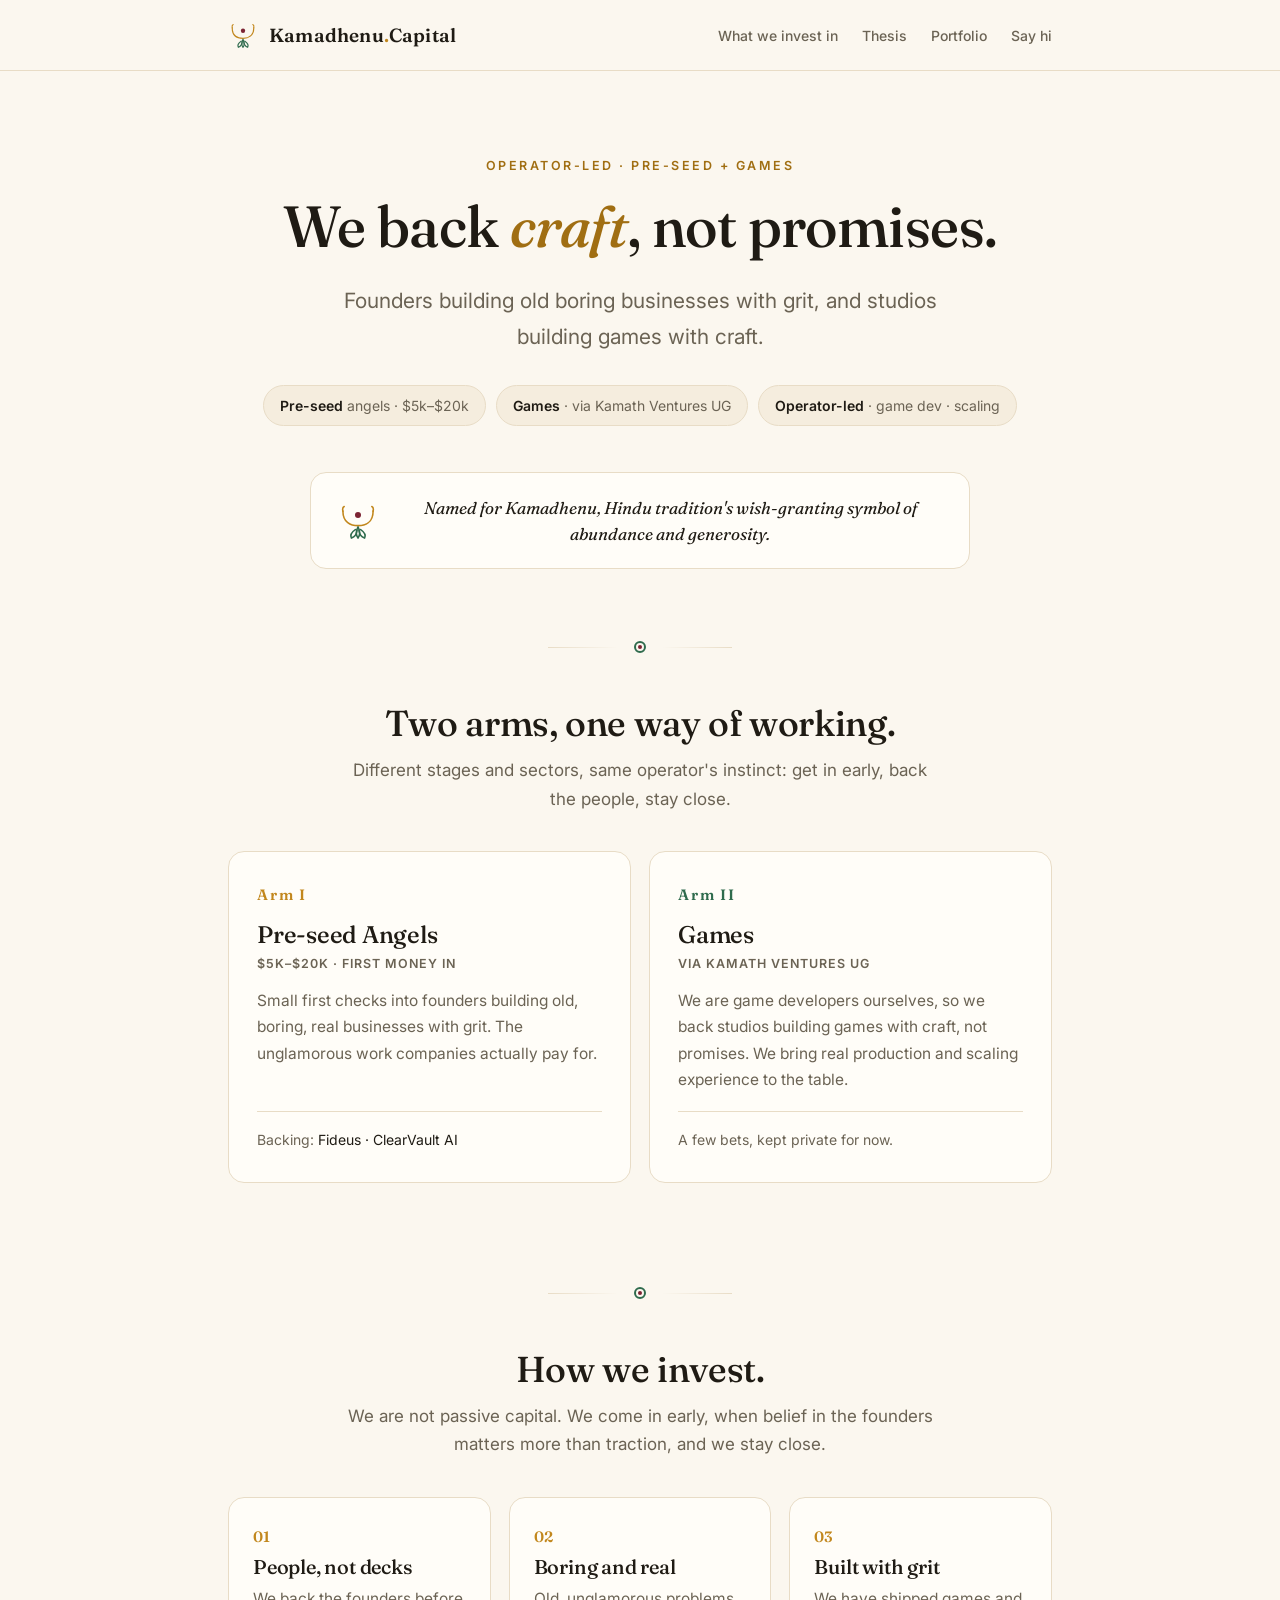
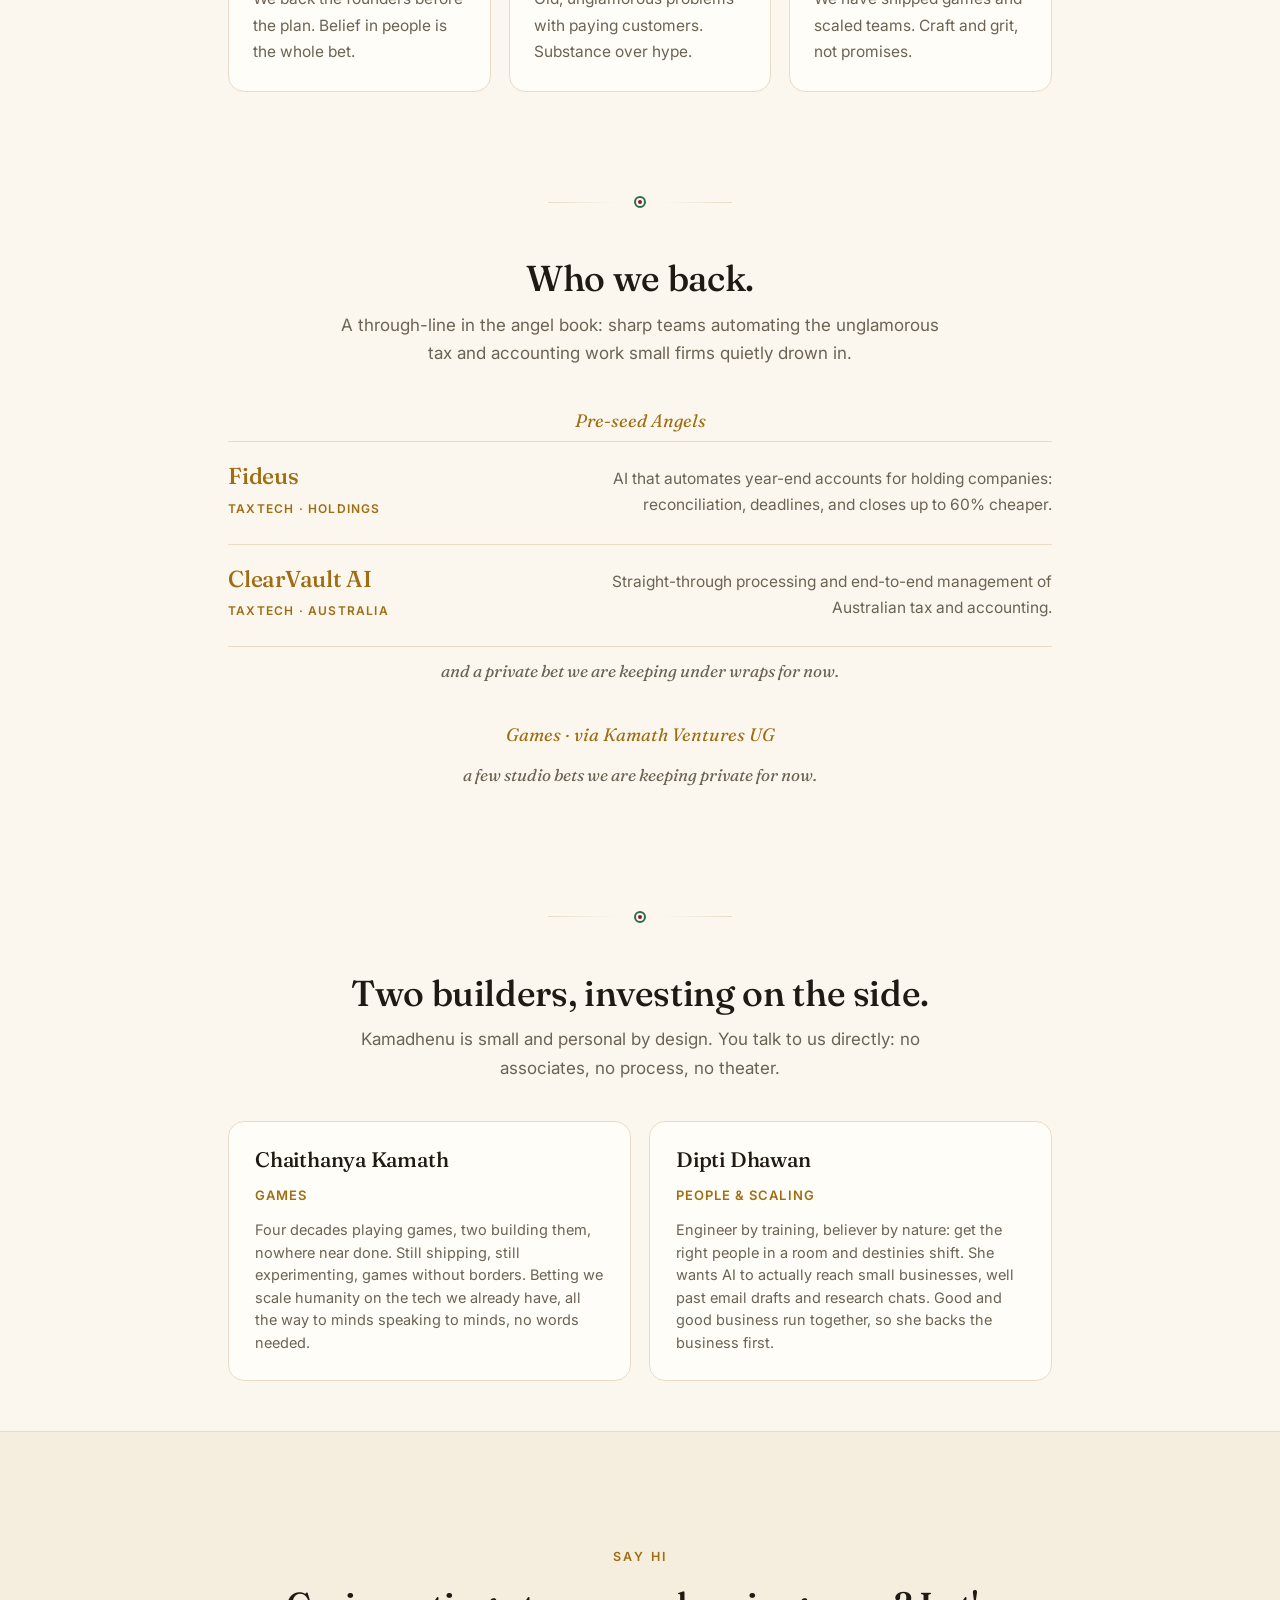
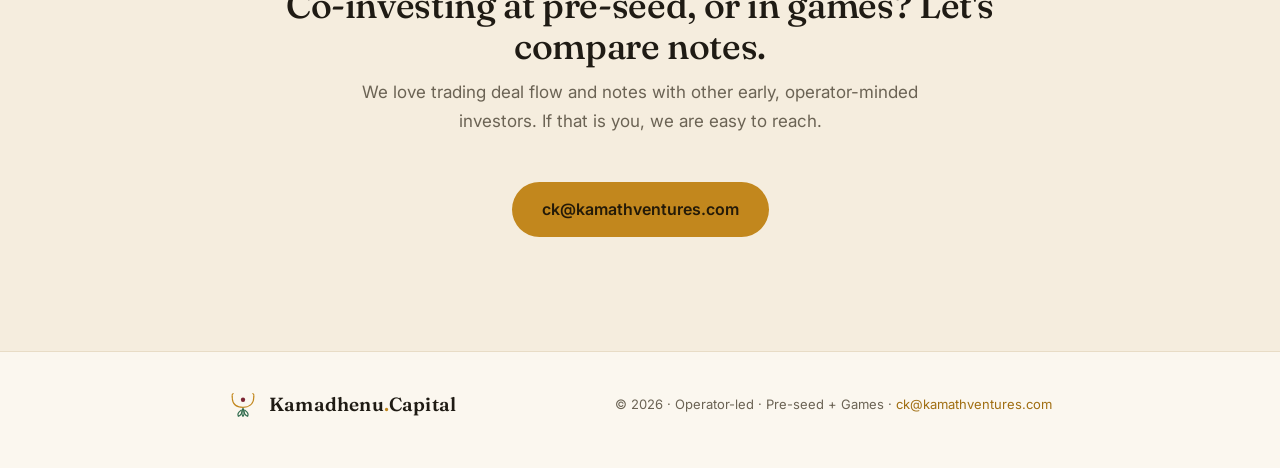
==== index.html @ d291d05b "Kamadhenu Capital site: initial static build" ====
<!DOCTYPE html>
<html lang="en">
<head>
<meta charset="UTF-8" />
<meta name="viewport" content="width=device-width, initial-scale=1.0" />
<title>Kamadhenu Capital</title>
<meta name="description" content="Operator-led investing across two arms: pre-seed angel checks into cofounders solving real business problems, and games via Kamath Ventures UG." />
<meta property="og:title" content="Kamadhenu Capital" />
<meta property="og:description" content="We back craft, not promises. Founders building old boring businesses with grit, and studios building games with craft." />
<meta property="og:type" content="website" />
<meta property="og:url" content="https://kamadhenu.capital" />
<link rel="icon" href="assets/logo.svg" type="image/svg+xml" />
<link rel="preconnect" href="https://fonts.googleapis.com" />
<link rel="preconnect" href="https://fonts.gstatic.com" crossorigin />
<link href="https://fonts.googleapis.com/css2?family=Fraunces:ital,opsz,wght@0,9..144,400;0,9..144,500;0,9..144,600;1,9..144,400&family=Inter:wght@400;500;600&display=swap" rel="stylesheet" />
<link rel="stylesheet" href="css/styles.css" />
</head>
<body>

<header class="bar"><div class="wrap">
  <span class="logo"><img class="emblem emblem-nav" src="assets/logo.svg" alt="" aria-hidden="true" /><span class="wm" data-brand></span></span>
  <nav id="nav"></nav>
</div></header>

<main>
  <!-- HERO -->
  <section class="hero"><div class="wrap">
    <p class="eyebrow" id="hero-eyebrow"></p>
    <h1 id="hero-headline"></h1>
    <p class="lead" id="hero-lead"></p>
    <div class="facts" id="pills"></div>
    <div class="creed">
      <img class="emblem emblem-creed" src="assets/logo.svg" alt="" aria-hidden="true" />
      <p id="creed-text"></p>
    </div>
  </div></section>

  <div class="wrap"><div class="divider"><span class="orb"></span></div></div>

  <!-- TWO ARMS -->
  <section id="invest"><div class="wrap">
    <h2 id="arms-title"></h2>
    <p class="sub" id="arms-sub"></p>
    <div class="arms" id="arms"></div>
  </div></section>

  <div class="wrap"><div class="divider"><span class="orb"></span></div></div>

  <!-- THESIS -->
  <section id="thesis"><div class="wrap">
    <h2 id="thesis-title"></h2>
    <p class="sub" id="thesis-sub"></p>
    <div class="grid3" id="tiles"></div>
  </div></section>

  <div class="wrap"><div class="divider"><span class="orb"></span></div></div>

  <!-- PORTFOLIO -->
  <section id="portfolio"><div class="wrap">
    <h2 id="portfolio-title"></h2>
    <p class="sub" id="portfolio-sub"></p>
    <div id="portfolio-groups"></div>
  </div></section>

  <div class="wrap"><div class="divider"><span class="orb"></span></div></div>

  <!-- TEAM -->
  <section id="team"><div class="wrap">
    <h2 id="team-title"></h2>
    <p class="sub" id="team-sub"></p>
    <div class="people" id="people"></div>
  </div></section>
</main>

<!-- CONTACT -->
<section id="contact" class="contact"><div class="inner"><div class="wrap" style="text-align:center;">
  <p class="eyebrow" id="contact-eyebrow"></p>
  <h2 id="contact-title"></h2>
  <p class="sub" id="contact-sub"></p>
  <a class="cta" id="contact-cta" href="#"></a>
</div></div></section>

<footer><div class="wrap">
  <span class="logo"><img class="emblem emblem-nav" src="assets/logo.svg" alt="" aria-hidden="true" /><span class="wm" data-brand></span></span>
  <span class="muted"><span id="footer-tagline"></span> · <a id="footer-email" href="#"></a></span>
</div></footer>

<script src="content/content.js"></script>
<script src="js/app.js"></script>
</body>
</html>
---- css/styles.css ----
/* ============================================================
   KAMADHENU CAPITAL : DESIGN
   All colors, fonts, spacing live here. Words live in content/content.js.
   Change the palette in one place via the variables below.
   ============================================================ */
:root{
  --bg:#fbf7ef;        /* warm ivory */
  --bg2:#f5edde;       /* soft sand */
  --card:#fffdf8;
  --ink:#1f1b14;       /* warm near-black, high contrast */
  --soft:#6b6354;      /* muted brown-grey */
  --line:#e8dcc6;      /* hairline */
  --gold:#c2871d;      /* marigold */
  --gold-dk:#a06e12;
  --maroon:#7c2433;    /* deep red, small accents */
  --green:#2f6b4d;     /* prosperity green, small accents */
  --r:16px;
}

*{box-sizing:border-box;}
html{scroll-behavior:smooth;}
body{margin:0;background:var(--bg);color:var(--ink);
  font-family:'Inter',system-ui,sans-serif;font-size:17px;line-height:1.7;-webkit-font-smoothing:antialiased;}
.wrap{max-width:880px;margin:0 auto;padding:0 28px;}
a{color:var(--gold-dk);text-decoration:none;}
a:hover{color:var(--maroon);}
h1,h2,h3{font-family:'Fraunces',Georgia,serif;font-weight:500;line-height:1.12;letter-spacing:-.01em;}
.eyebrow{font-size:12.5px;font-weight:600;letter-spacing:.2em;text-transform:uppercase;color:var(--gold-dk);margin:0 0 18px;}

/* ---- logo / emblem ---------------------------------------- */
.logo{display:flex;align-items:center;gap:11px;}
.logo .wm{font-family:'Fraunces',serif;font-weight:600;font-size:19px;letter-spacing:.01em;color:var(--ink);}
.logo .wm b{color:var(--gold);font-weight:600;}
/* multi-color emblem: colors live in assets/logo.svg */
.emblem{display:inline-block;}
.emblem-nav{width:30px;height:auto;}
.emblem-creed{width:42px;height:auto;flex:none;}

/* ---- top bar ---------------------------------------------- */
header.bar{position:sticky;top:0;z-index:10;background:rgba(251,247,239,.86);backdrop-filter:blur(9px);border-bottom:1px solid var(--line);}
.bar .wrap{display:flex;align-items:center;justify-content:space-between;height:70px;}
nav a{color:var(--soft);font-size:14px;font-weight:500;margin-left:24px;}
nav a:hover{color:var(--ink);}
@media(max-width:680px){nav{display:none;}}

/* ---- hero ------------------------------------------------- */
.hero{text-align:center;padding:84px 0 18px;}
.hero h1{font-size:clamp(34px,5.8vw,58px);margin:0 0 24px;}
.hero h1 em{font-style:italic;color:var(--gold-dk);}
.hero .lead{font-size:clamp(18px,2.3vw,21px);color:var(--soft);max-width:640px;margin:0 auto 30px;}
.facts{display:flex;justify-content:center;flex-wrap:wrap;gap:10px;}
.pill{background:var(--bg2);border:1px solid var(--line);border-radius:999px;padding:8px 16px;font-size:14px;color:var(--soft);}
.pill b{color:var(--ink);font-weight:600;}

.creed{display:flex;align-items:center;gap:18px;justify-content:center;max-width:660px;margin:46px auto 0;
  background:var(--card);border:1px solid var(--line);border-radius:var(--r);padding:22px 26px;}
.creed p{margin:0;font-family:'Fraunces',serif;font-style:italic;font-size:17px;color:var(--ink);line-height:1.5;}

/* ---- motif divider ---------------------------------------- */
.divider{display:flex;align-items:center;justify-content:center;gap:16px;padding:54px 0 0;}
.divider::before,.divider::after{content:"";height:1px;width:70px;background:linear-gradient(to var(--d,right),transparent,var(--line));}
.divider::before{--d:left;}
.orb{position:relative;width:12px;height:12px;border:2px solid var(--green);border-radius:50%;box-sizing:border-box;}
.orb::after{content:"";position:absolute;top:50%;left:50%;width:4px;height:4px;border-radius:50%;background:var(--maroon);transform:translate(-50%,-50%);}

/* ---- sections --------------------------------------------- */
section{padding:50px 0;}
section h2{font-size:clamp(26px,3.6vw,36px);margin:0 0 12px;text-align:center;}
.sub{color:var(--soft);max-width:600px;margin:0 auto 38px;text-align:center;}

/* two arms */
.arms{display:grid;grid-template-columns:1fr 1fr;gap:18px;}
@media(max-width:680px){.arms{grid-template-columns:1fr;}}
.arm{background:var(--card);border:1px solid var(--line);border-radius:var(--r);padding:30px 28px;display:flex;flex-direction:column;}
.arm .rn{font-family:'Fraunces',serif;font-size:15px;font-weight:600;letter-spacing:.12em;color:var(--gold);margin:0 0 14px;}
/* small color cue: games arm picks up prosperity green */
.arms .arm:nth-child(2) .rn{color:var(--green);}
.arm h3{font-size:24px;margin:0 0 4px;}
.arm .meta{font-size:12.5px;font-weight:600;letter-spacing:.08em;text-transform:uppercase;color:var(--soft);margin:0 0 14px;}
.arm p{margin:0 0 18px;color:var(--soft);font-size:15.5px;}
.arm .holds{margin-top:auto;padding-top:16px;border-top:1px solid var(--line);font-size:14px;color:var(--ink);}
.arm .holds span{color:var(--soft);}

/* thesis tiles */
.grid3{display:grid;grid-template-columns:repeat(3,1fr);gap:18px;}
@media(max-width:720px){.grid3{grid-template-columns:1fr;}}
.tile{background:var(--card);border:1px solid var(--line);border-radius:var(--r);padding:26px 24px;}
.tile .ix{font-family:'Fraunces',serif;font-size:15px;color:var(--gold);font-weight:600;}
.tile h3{font-size:20px;margin:6px 0 8px;}
.tile p{margin:0;color:var(--soft);font-size:15.5px;}

/* portfolio */
.pgroup{font-family:'Fraunces',serif;font-style:italic;color:var(--gold-dk);font-size:18px;margin:34px 0 4px;text-align:center;}
.co{display:flex;align-items:baseline;justify-content:space-between;gap:24px;padding:22px 0;border-bottom:1px solid var(--line);}
.co:first-of-type{border-top:1px solid var(--line);}
.co .l h3{font-size:23px;margin:0 0 3px;}
.co .l .tag{font-size:12px;font-weight:600;letter-spacing:.1em;text-transform:uppercase;color:var(--gold-dk);}
.co .r{color:var(--soft);font-size:15.5px;max-width:54%;text-align:right;}
@media(max-width:560px){.co{flex-direction:column;gap:8px;}.co .r{max-width:100%;text-align:left;}}
.priv{text-align:center;color:var(--soft);font-style:italic;font-family:'Fraunces',serif;margin-top:10px;}

/* team */
.people{display:grid;grid-template-columns:1fr 1fr;gap:18px;}
@media(max-width:560px){.people{grid-template-columns:1fr;}}
.person{background:var(--card);border:1px solid var(--line);border-radius:var(--r);padding:26px;text-align:left;}
.person h3{font-size:21px;margin:0 0 4px;}
.person .role{color:var(--gold-dk);font-size:13px;font-weight:600;letter-spacing:.08em;text-transform:uppercase;}
.person .bio{margin:12px 0 0;color:var(--soft);font-size:14.5px;line-height:1.55;}

/* contact */
.contact{text-align:center;background:var(--bg2);border-top:1px solid var(--line);border-bottom:1px solid var(--line);}
.contact .inner{padding:64px 0;}
.cta{display:inline-block;margin-top:8px;background:var(--gold);color:#241a08;font-weight:600;font-size:16px;
  padding:14px 30px;border-radius:999px;transition:background .15s,transform .15s;}
.cta:hover{background:var(--gold-dk);color:#fff;transform:translateY(-1px);}

footer{padding:34px 0 46px;}
footer .wrap{display:flex;align-items:center;justify-content:space-between;flex-wrap:wrap;gap:14px;}
footer .muted{color:var(--soft);font-size:13px;}
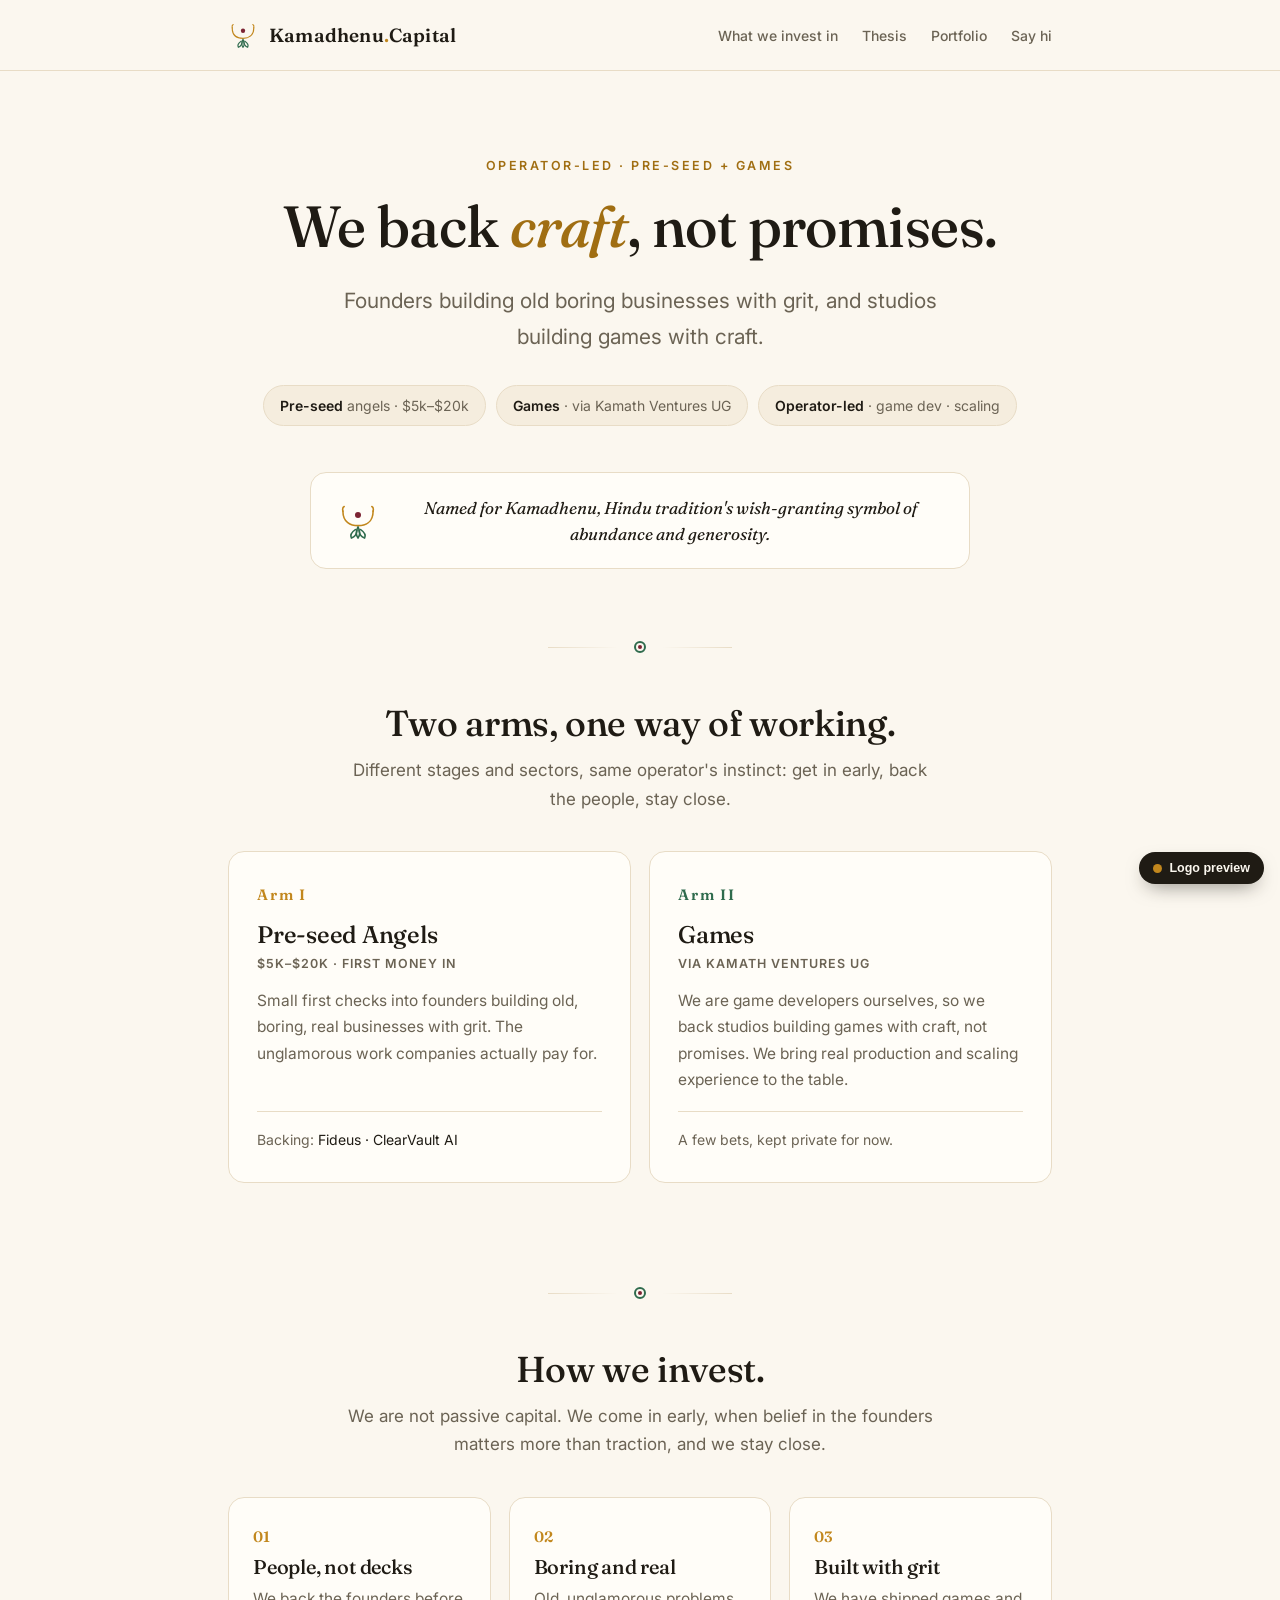
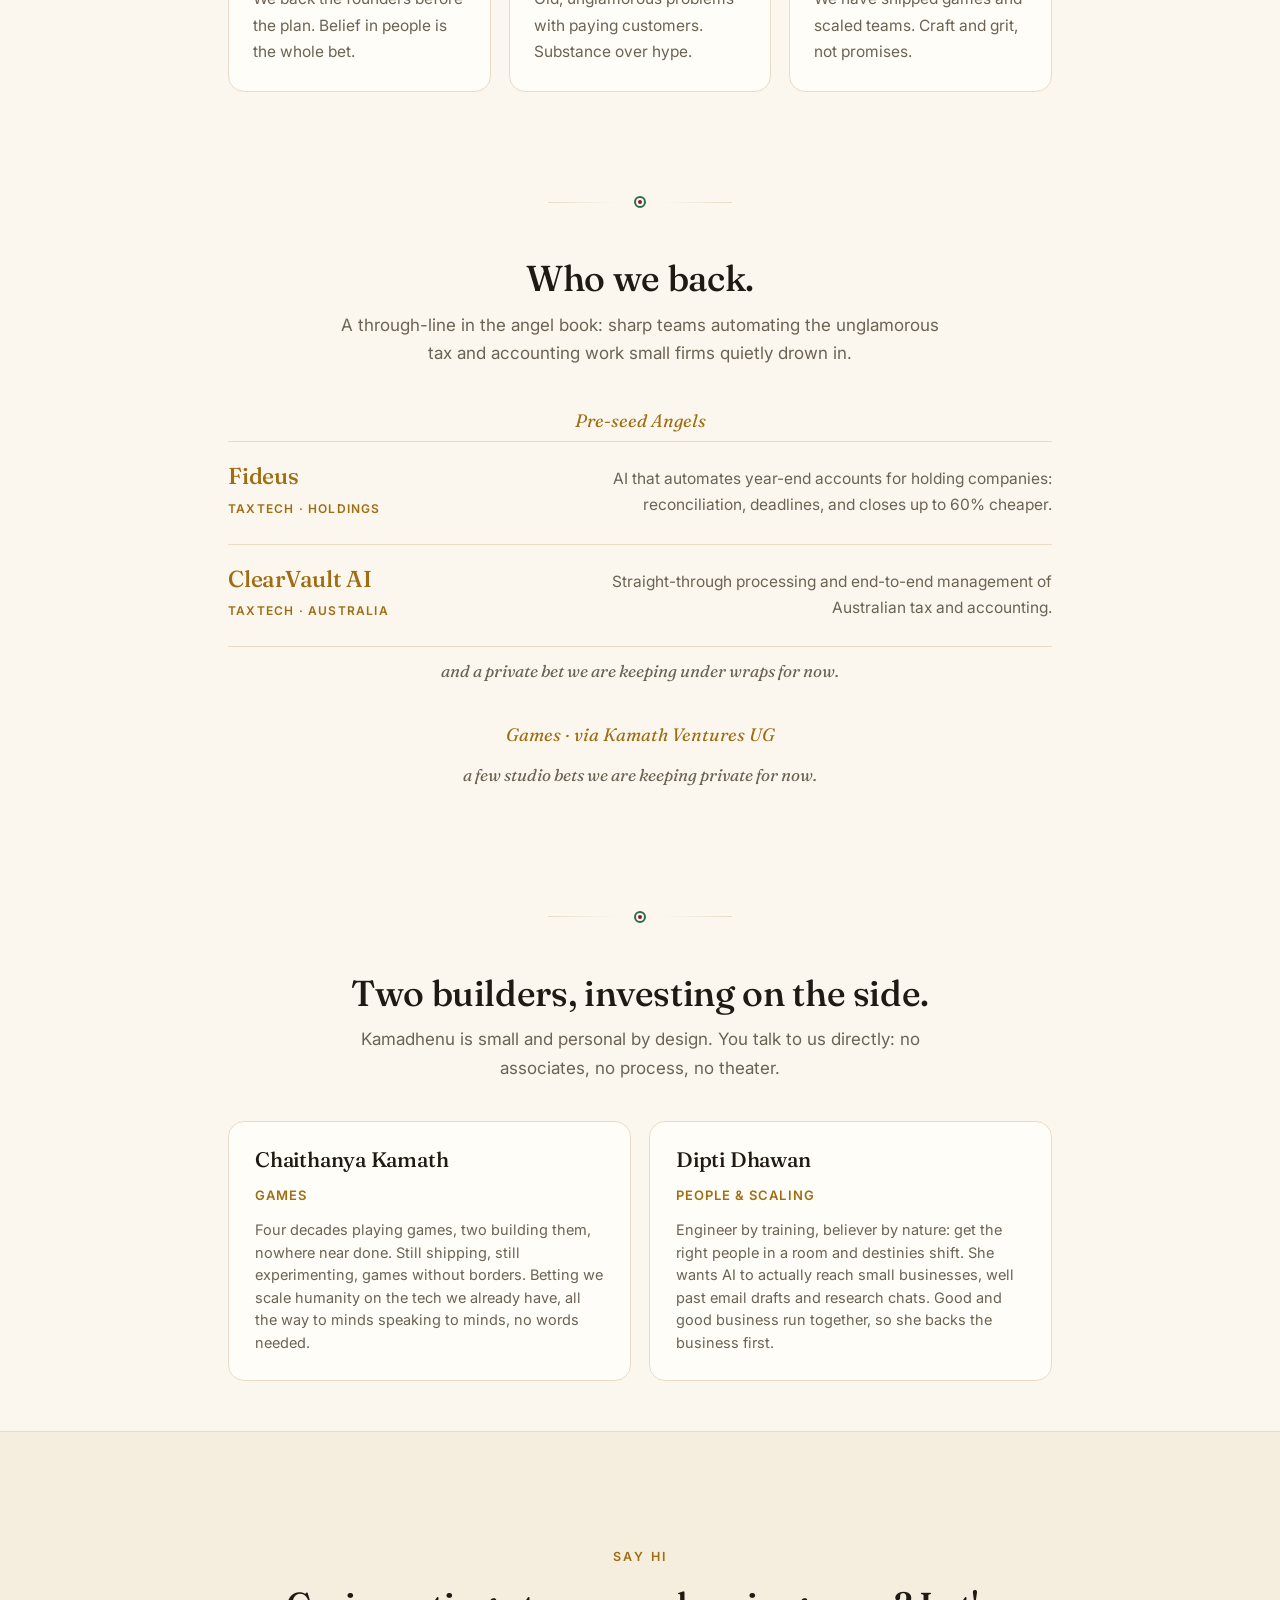
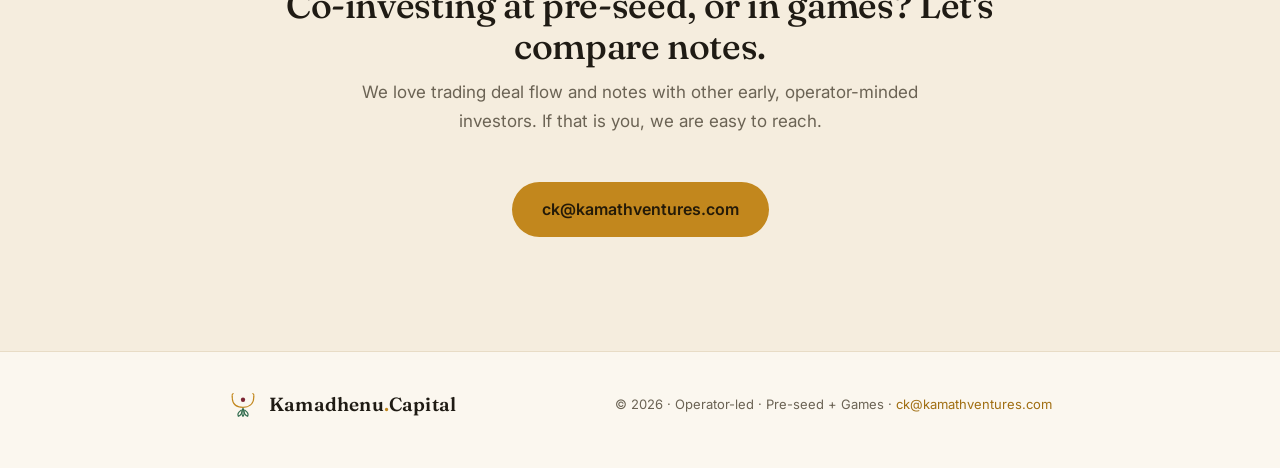
==== commit 4dcc92f9: "Add live logo preview switcher to homepage for in-context picking Co-Authored-By: Claude Opus 4.8 (1" ====
--- a/index.html
+++ b/index.html
@@ -5,10 +5,20 @@
 <meta name="viewport" content="width=device-width, initial-scale=1.0" />
 <title>Kamadhenu Capital</title>
 <meta name="description" content="Operator-led investing across two arms: pre-seed angel checks into cofounders solving real business problems, and games via Kamath Ventures UG." />
-<meta property="og:title" content="Kamadhenu Capital" />
-<meta property="og:description" content="We back craft, not promises. Founders building old boring businesses with grit, and studios building games with craft." />
 <meta property="og:type" content="website" />
-<meta property="og:url" content="https://kamadhenu.capital" />
+<meta property="og:site_name" content="Kamadhenu Capital" />
+<meta property="og:title" content="Kamadhenu Capital — We back craft, not promises." />
+<meta property="og:description" content="Operator-led, early checks. Founders building old boring businesses with grit, and studios building games with craft." />
+<!-- NOTE: og:url and image point at the github.io PREVIEW. At go-live, switch both to https://kamadhenu.capital/ -->
+<meta property="og:url" content="https://ck467.github.io/kamadhenu-capital/" />
+<meta property="og:image" content="https://ck467.github.io/kamadhenu-capital/assets/og.png" />
+<meta property="og:image:width" content="1200" />
+<meta property="og:image:height" content="630" />
+<meta property="og:image:alt" content="Kamadhenu Capital — We back craft, not promises." />
+<meta name="twitter:card" content="summary_large_image" />
+<meta name="twitter:title" content="Kamadhenu Capital — We back craft, not promises." />
+<meta name="twitter:description" content="Operator-led, early checks. Founders building old boring businesses with grit, and studios building games with craft." />
+<meta name="twitter:image" content="https://ck467.github.io/kamadhenu-capital/assets/og.png" />
 <link rel="icon" href="assets/logo.svg" type="image/svg+xml" />
 <link rel="preconnect" href="https://fonts.googleapis.com" />
 <link rel="preconnect" href="https://fonts.gstatic.com" crossorigin />
@@ -87,5 +97,6 @@
 
 <script src="content/content.js"></script>
 <script src="js/app.js"></script>
+<script src="js/logo-preview.js"></script>
 </body>
 </html>
